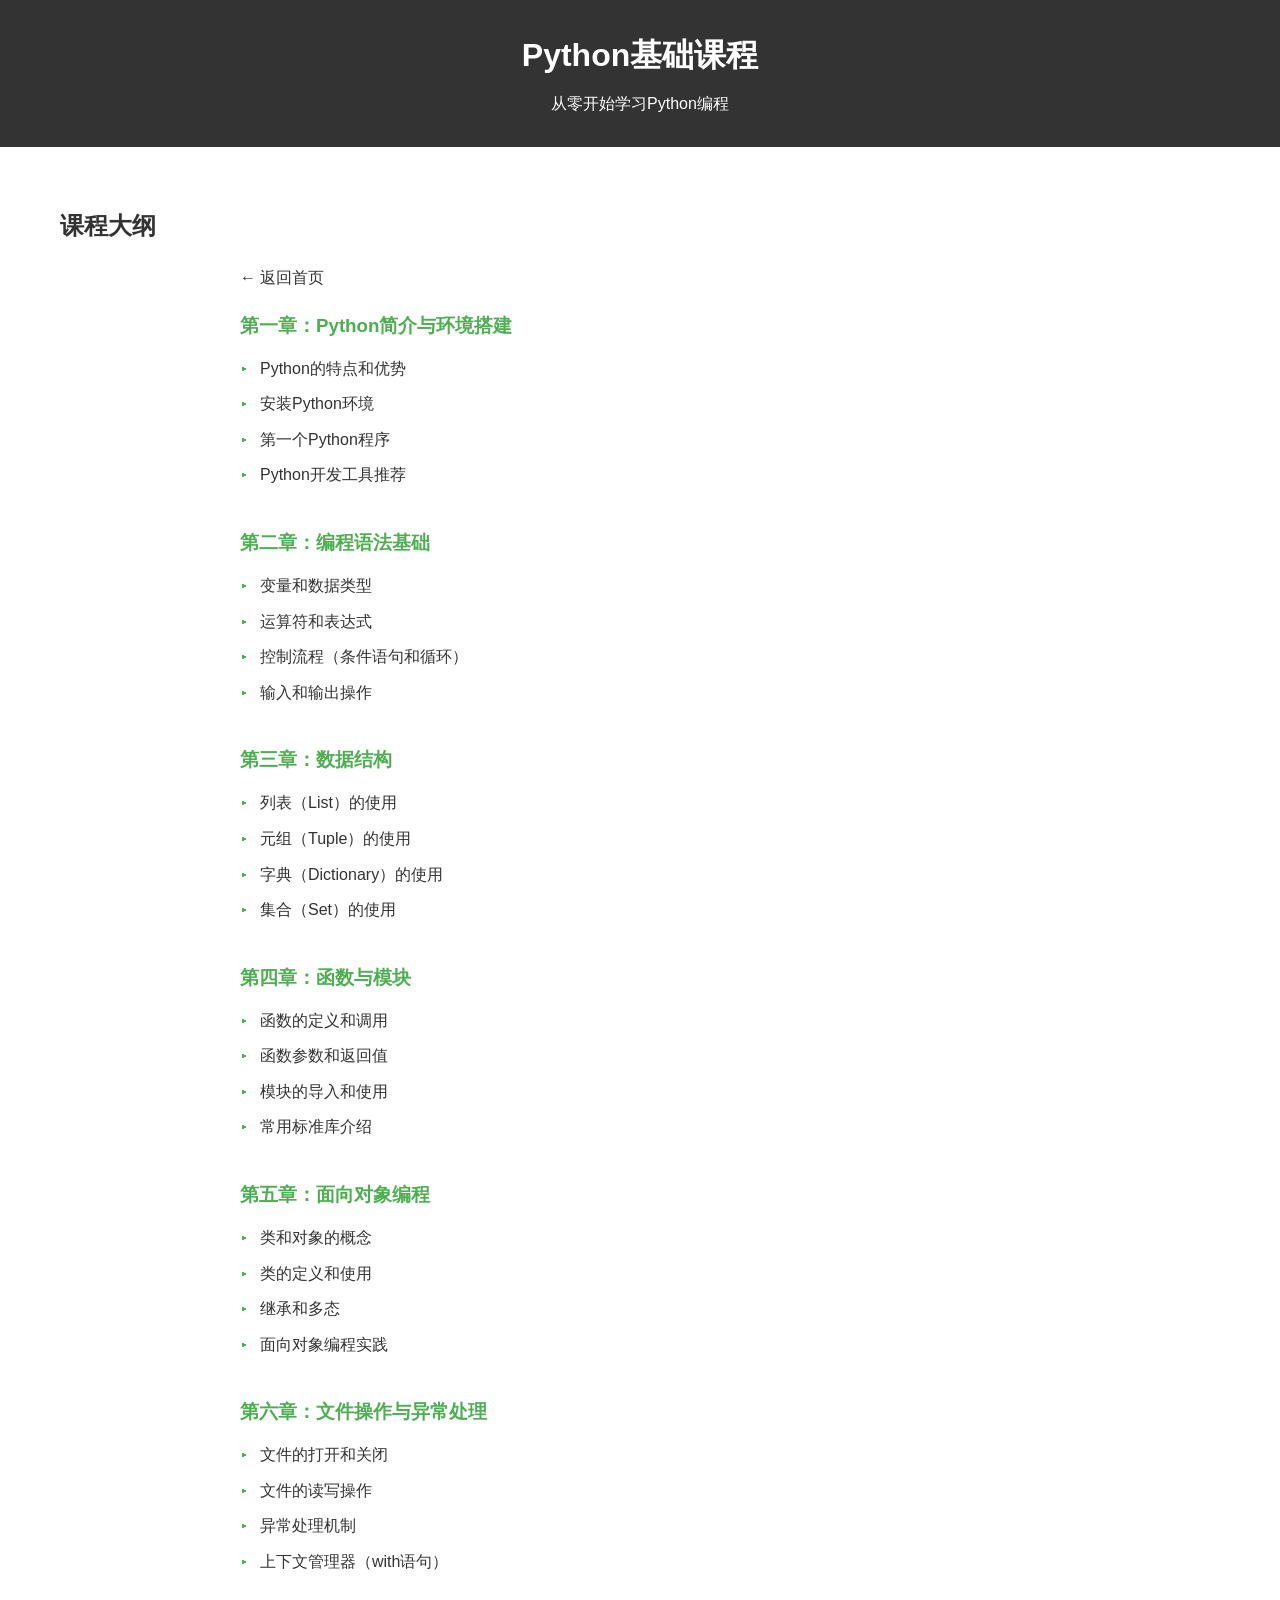
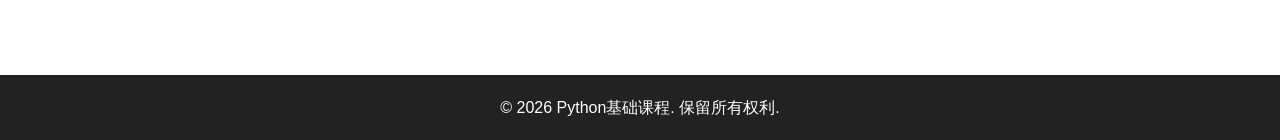
==== python-course.html @ 3473c31a "Update Python course content to focus on basic programming literacy" ====
<!DOCTYPE html>
<html lang="zh-CN">
<head>
    <meta charset="UTF-8">
    <meta name="viewport" content="width=device-width, initial-scale=1.0">
    <title>Python基础课程</title>
    <link rel="stylesheet" href="style.css">
    <style>
        #course-outline {
            background-color: #fff;
        }
        
        .outline-content {
            max-width: 800px;
            margin: 0 auto;
        }
        
        .section {
            margin-bottom: 40px;
        }
        
        .section h3 {
            margin-bottom: 15px;
            color: #4CAF50;
        }
        
        .section ul {
            list-style: none;
            padding-left: 20px;
        }
        
        .section li {
            margin-bottom: 10px;
            position: relative;
        }
        
        .section li::before {
            content: "▸";
            position: absolute;
            left: -20px;
            color: #4CAF50;
        }
        
        .back-link {
            display: inline-block;
            margin: 20px 0;
            color: #333;
            text-decoration: none;
        }
        
        .back-link:hover {
            text-decoration: underline;
        }
    </style>
</head>
<body>
    <header>
        <div class="container">
            <h1>Python基础课程</h1>
            <p>从零开始学习Python编程</p>
        </div>
    </header>
    
    <section id="course-outline">
        <div class="container">
            <h2>课程大纲</h2>
            <div class="outline-content">
                <a href="index.html" class="back-link">← 返回首页</a>
                
                <div class="section">
                    <h3>第一章：Python简介与环境搭建</h3>
                    <ul>
                        <li>Python的特点和优势</li>
                        <li>安装Python环境</li>
                        <li>第一个Python程序</li>
                        <li>Python开发工具推荐</li>
                    </ul>
                </div>
                
                <div class="section">
                    <h3>第二章：编程语法基础</h3>
                    <ul>
                        <li>变量和数据类型</li>
                        <li>运算符和表达式</li>
                        <li>控制流程（条件语句和循环）</li>
                        <li>输入和输出操作</li>
                    </ul>
                </div>
                
                <div class="section">
                    <h3>第三章：数据结构</h3>
                    <ul>
                        <li>列表（List）的使用</li>
                        <li>元组（Tuple）的使用</li>
                        <li>字典（Dictionary）的使用</li>
                        <li>集合（Set）的使用</li>
                    </ul>
                </div>
                
                <div class="section">
                    <h3>第四章：函数与模块</h3>
                    <ul>
                        <li>函数的定义和调用</li>
                        <li>函数参数和返回值</li>
                        <li>模块的导入和使用</li>
                        <li>常用标准库介绍</li>
                    </ul>
                </div>
                
                <div class="section">
                    <h3>第五章：面向对象编程</h3>
                    <ul>
                        <li>类和对象的概念</li>
                        <li>类的定义和使用</li>
                        <li>继承和多态</li>
                        <li>面向对象编程实践</li>
                    </ul>
                </div>
                
                <div class="section">
                    <h3>第六章：文件操作与异常处理</h3>
                    <ul>
                        <li>文件的打开和关闭</li>
                        <li>文件的读写操作</li>
                        <li>异常处理机制</li>
                        <li>上下文管理器（with语句）</li>
                    </ul>
                </div>
            </div>
        </div>
    </section>
    
    <footer>
        <div class="container">
            <p>&copy; 2026 Python基础课程. 保留所有权利.</p>
        </div>
    </footer>
</body>
</html>
---- style.css ----
* {
    margin: 0;
    padding: 0;
    box-sizing: border-box;
}

body {
    font-family: Arial, sans-serif;
    line-height: 1.6;
    color: #333;
    background-color: #f4f4f4;
}

.container {
    max-width: 1200px;
    margin: 0 auto;
    padding: 0 20px;
}

header {
    background-color: #333;
    color: #fff;
    padding: 30px 0;
    text-align: center;
}

header h1 {
    margin-bottom: 10px;
}

section {
    padding: 60px 0;
}

#about {
    background-color: #fff;
}

.about-content {
    display: flex;
    align-items: center;
    gap: 30px;
}

.about-content img {
    width: 200px;
    height: 200px;
    border-radius: 50%;
    object-fit: cover;
}

.about-text {
    flex: 1;
}

.about-text ul {
    list-style: none;
    margin-top: 10px;
}

.about-text li {
    margin-bottom: 5px;
    padding-left: 20px;
    position: relative;
}

.about-text li::before {
    content: "•";
    position: absolute;
    left: 0;
    color: #333;
    font-weight: bold;
}

#skills {
    background-color: #f9f9f9;
}

.skills-grid {
    display: grid;
    grid-template-columns: repeat(auto-fit, minmax(250px, 1fr));
    gap: 20px;
    margin-top: 30px;
}

.skill-item {
    background-color: #fff;
    padding: 20px;
    border-radius: 5px;
    box-shadow: 0 2px 5px rgba(0,0,0,0.1);
}

#projects {
    background-color: #fff;
}

.projects-grid {
    display: grid;
    grid-template-columns: repeat(auto-fit, minmax(300px, 1fr));
    gap: 30px;
    margin-top: 30px;
}

.project-item {
    background-color: #f9f9f9;
    padding: 20px;
    border-radius: 5px;
    box-shadow: 0 2px 5px rgba(0,0,0,0.1);
}

.project-item img {
    width: 100%;
    height: 200px;
    object-fit: cover;
    border-radius: 5px;
    margin-bottom: 15px;
}

#python-course {
    background-color: #f9f9f9;
}

.course-content {
    text-align: center;
    margin-top: 30px;
}

.course-button {
    display: inline-block;
    background-color: #4CAF50;
    color: white;
    padding: 15px 30px;
    text-decoration: none;
    border-radius: 5px;
    font-size: 18px;
    transition: background-color 0.3s;
}

.course-button:hover {
    background-color: #45a049;
}

#contact {
    background-color: #333;
    color: #fff;
    text-align: center;
}

.contact-info {
    margin-top: 20px;
}

footer {
    background-color: #222;
    color: #fff;
    text-align: center;
    padding: 20px 0;
}

@media (max-width: 768px) {
    .about-content {
        flex-direction: column;
        text-align: center;
    }
    
    .about-content img {
        margin-bottom: 20px;
    }
}
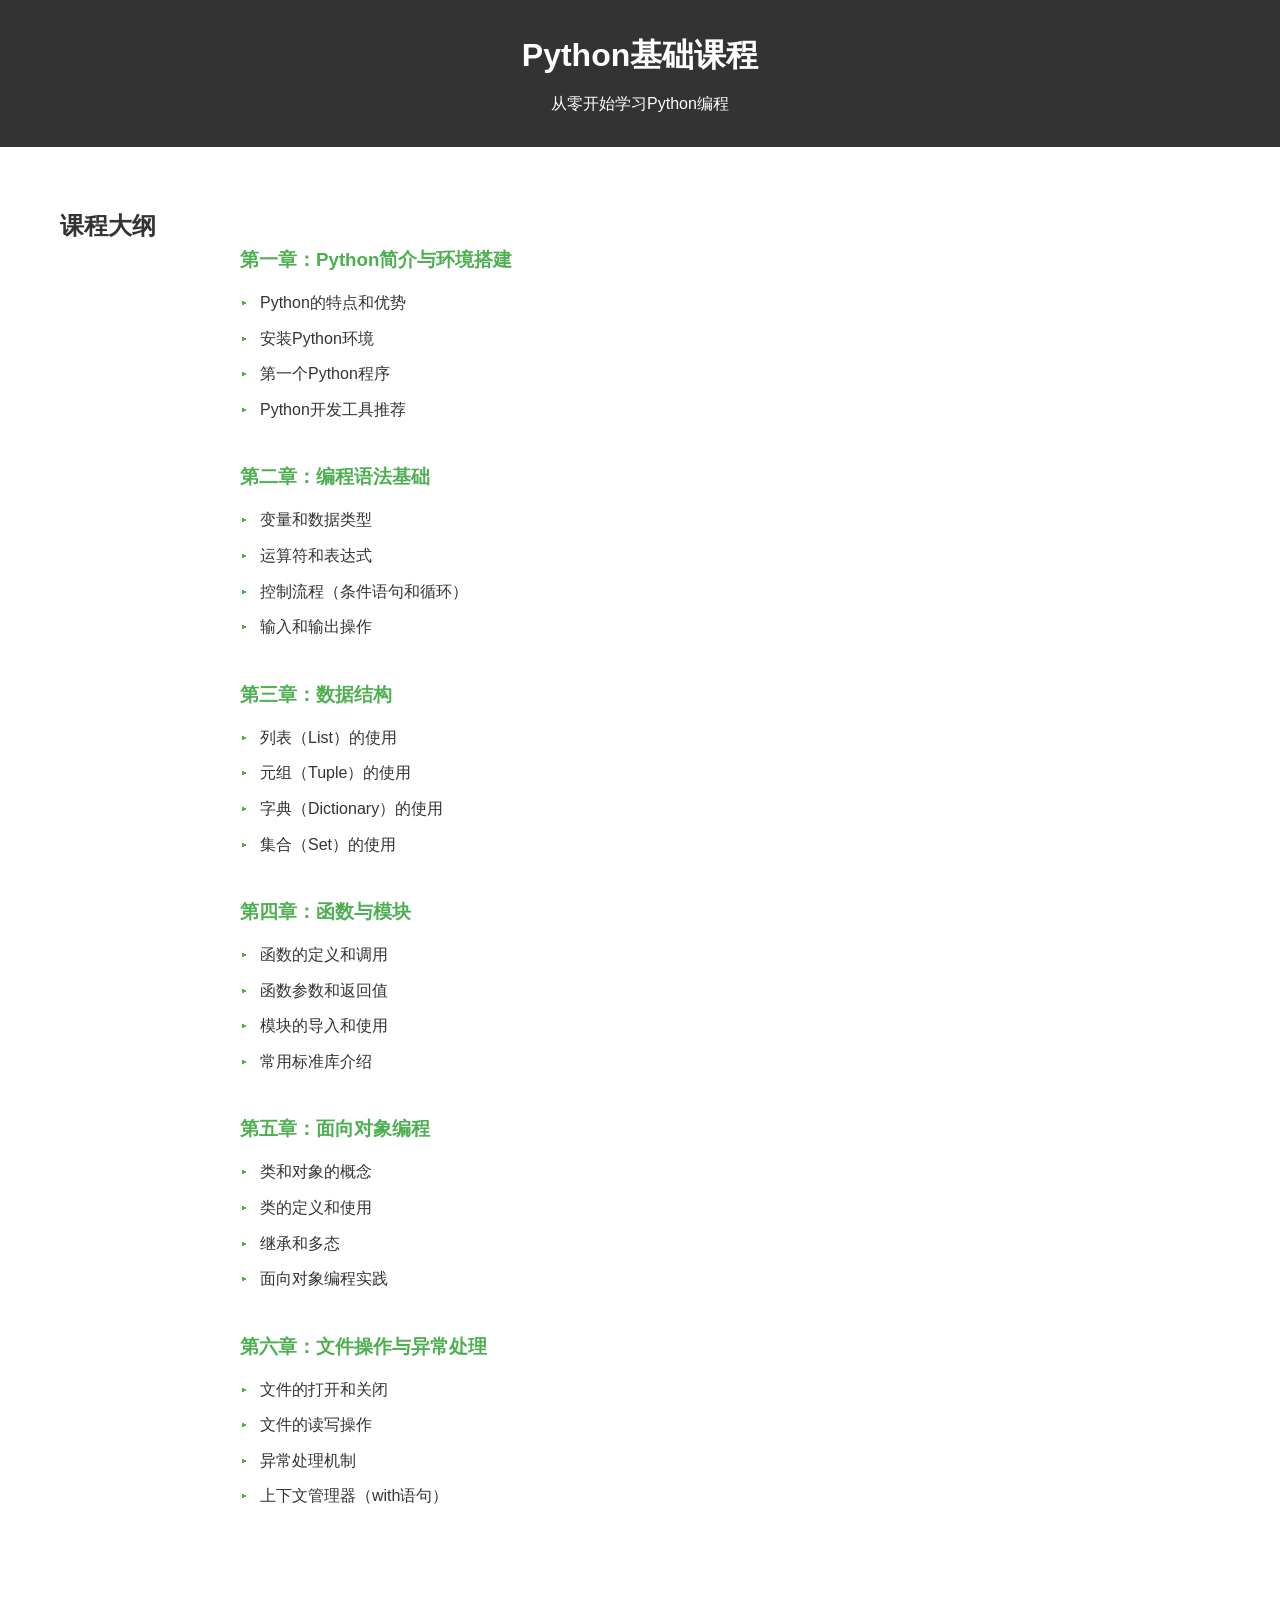
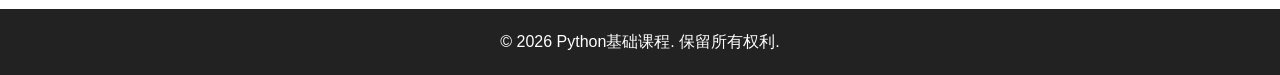
==== commit 6154a564: "Transform into independent Python course site" ====
--- a/python-course.html
+++ b/python-course.html
@@ -65,7 +65,7 @@
         <div class="container">
             <h2>课程大纲</h2>
             <div class="outline-content">
-                <a href="index.html" class="back-link">← 返回首页</a>
+
                 
                 <div class="section">
                     <h3>第一章：Python简介与环境搭建</h3>
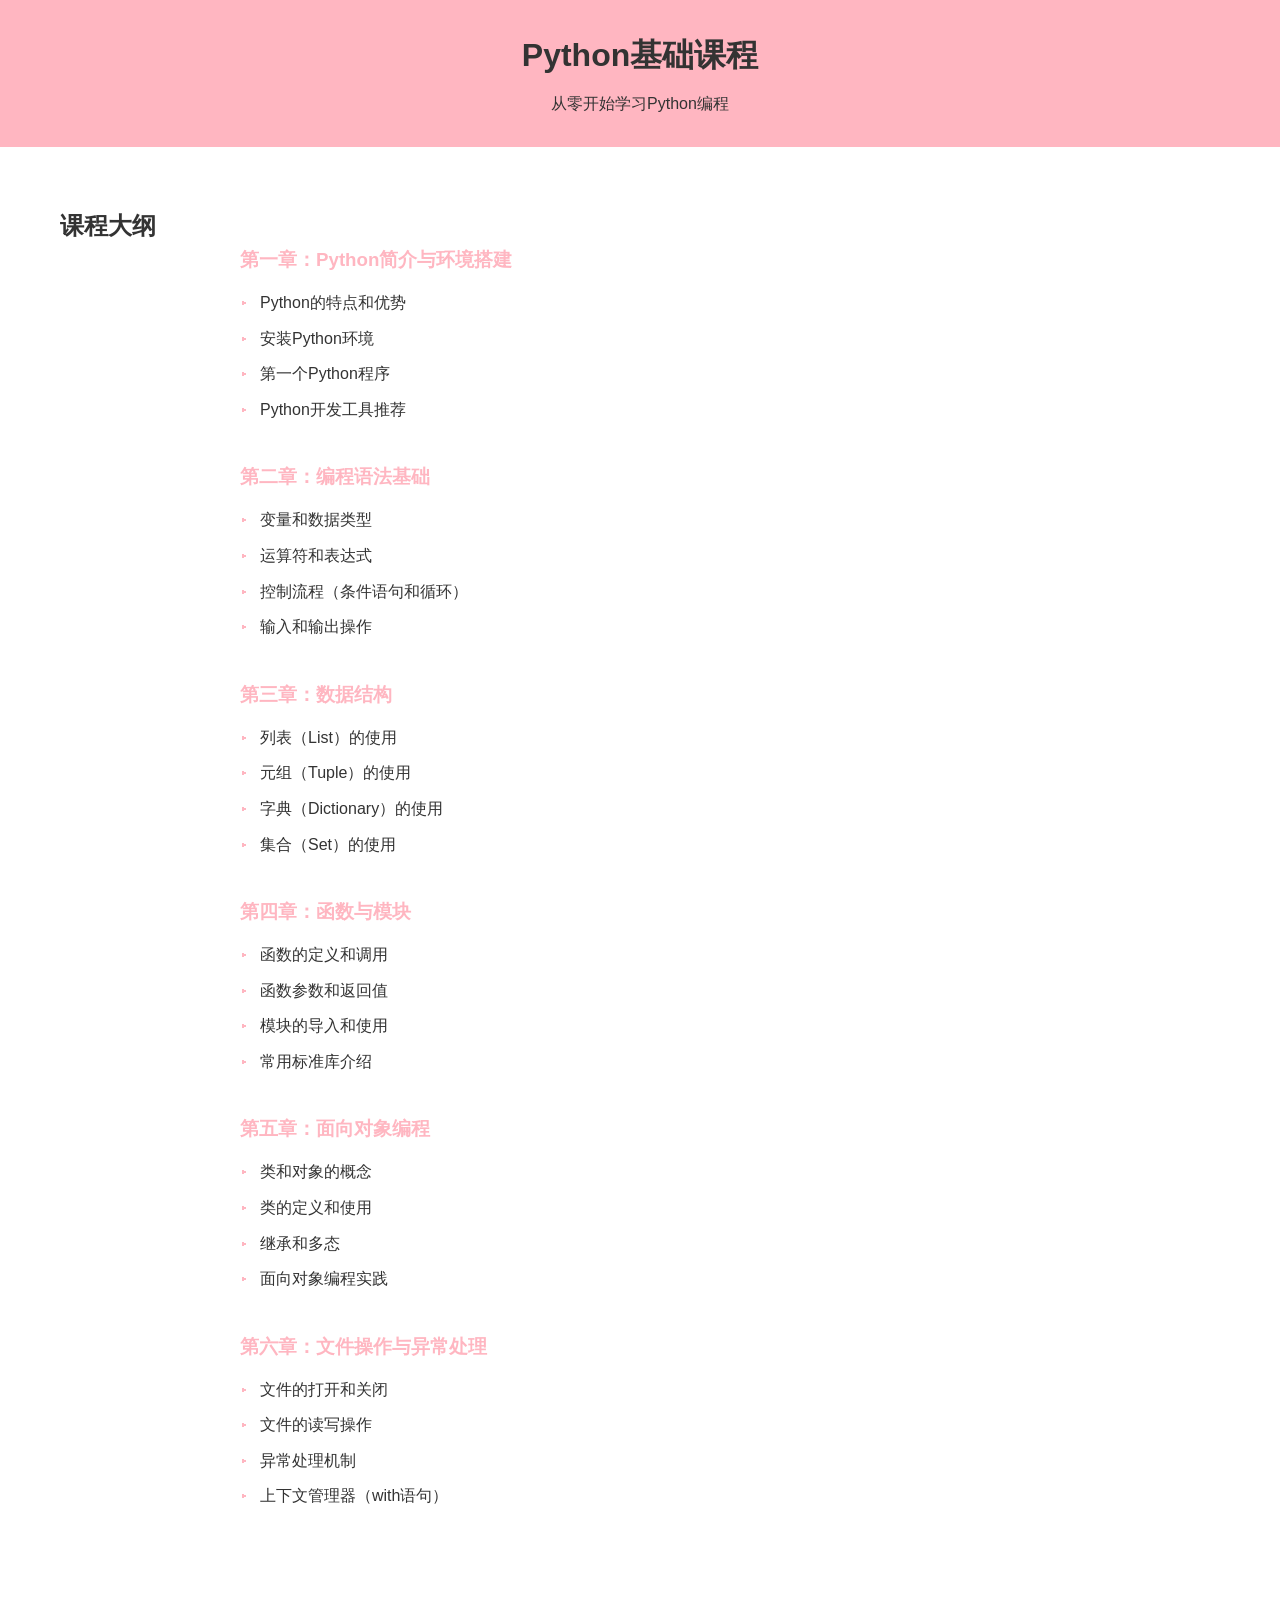
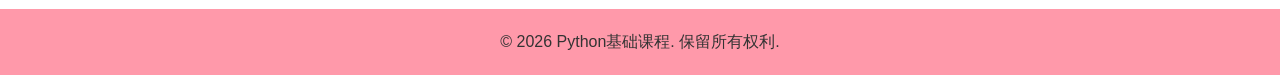
==== commit 8953c272: "Change main color to light pink" ====
--- a/python-course.html
+++ b/python-course.html
@@ -21,7 +21,7 @@
         
         .section h3 {
             margin-bottom: 15px;
-            color: #4CAF50;
+            color: #ffb6c1;
         }
         
         .section ul {
@@ -38,7 +38,7 @@
             content: "▸";
             position: absolute;
             left: -20px;
-            color: #4CAF50;
+            color: #ffb6c1;
         }
         
         .back-link {
--- a/style.css
+++ b/style.css
@@ -18,8 +18,8 @@
 }
 
 header {
-    background-color: #333;
-    color: #fff;
+    background-color: #ffb6c1;
+    color: #333;
     padding: 30px 0;
     text-align: center;
 }
@@ -68,7 +68,7 @@
     content: "•";
     position: absolute;
     left: 0;
-    color: #333;
+    color: #ffb6c1;
     font-weight: bold;
 }
 
@@ -120,15 +120,44 @@
     background-color: #f9f9f9;
 }
 
+#course-intro {
+    background-color: #fff;
+}
+
+#course-features {
+    background-color: #f9f9f9;
+}
+
 .course-content {
     text-align: center;
     margin-top: 30px;
 }
 
+.course-content ul {
+    list-style: none;
+    margin: 20px auto;
+    max-width: 400px;
+    text-align: left;
+}
+
+.course-content li {
+    margin-bottom: 10px;
+    padding-left: 20px;
+    position: relative;
+}
+
+.course-content li::before {
+    content: "•";
+    position: absolute;
+    left: 0;
+    color: #ffb6c1;
+    font-weight: bold;
+}
+
 .course-button {
     display: inline-block;
-    background-color: #4CAF50;
-    color: white;
+    background-color: #ffb6c1;
+    color: #333;
     padding: 15px 30px;
     text-decoration: none;
     border-radius: 5px;
@@ -137,12 +166,12 @@
 }
 
 .course-button:hover {
-    background-color: #45a049;
+    background-color: #ff99aa;
 }
 
 #contact {
-    background-color: #333;
-    color: #fff;
+    background-color: #ffb6c1;
+    color: #333;
     text-align: center;
 }
 
@@ -151,8 +180,8 @@
 }
 
 footer {
-    background-color: #222;
-    color: #fff;
+    background-color: #ff99aa;
+    color: #333;
     text-align: center;
     padding: 20px 0;
 }
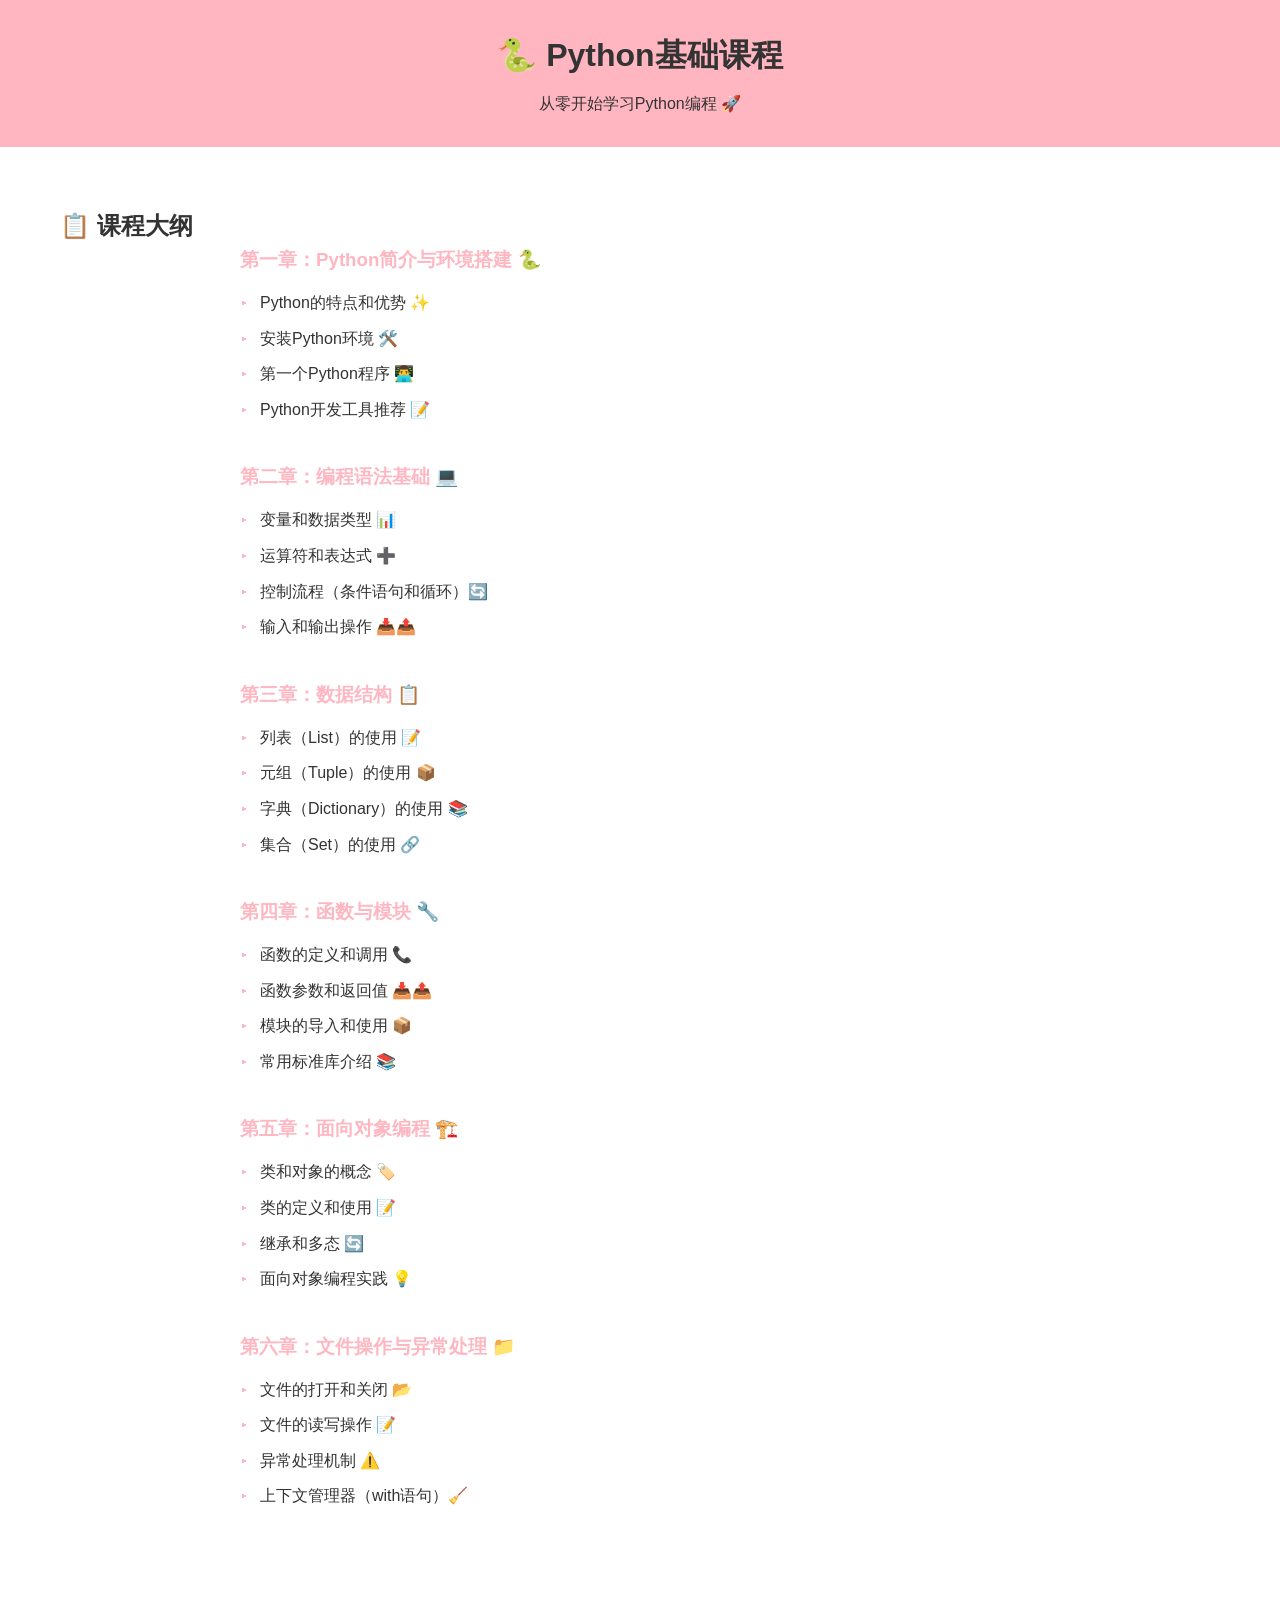
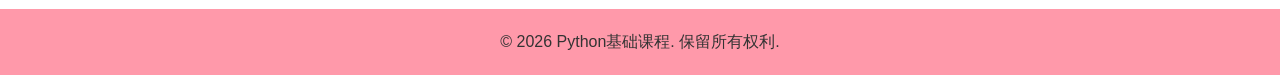
==== commit 068ee910: "Add emoji表情 to make content more丰富" ====
--- a/python-course.html
+++ b/python-course.html
@@ -56,74 +56,74 @@
 <body>
     <header>
         <div class="container">
-            <h1>Python基础课程</h1>
-            <p>从零开始学习Python编程</p>
+            <h1>🐍 Python基础课程</h1>
+            <p>从零开始学习Python编程 🚀</p>
         </div>
     </header>
     
     <section id="course-outline">
         <div class="container">
-            <h2>课程大纲</h2>
+            <h2>📋 课程大纲</h2>
             <div class="outline-content">
 
                 
                 <div class="section">
-                    <h3>第一章：Python简介与环境搭建</h3>
+                    <h3>第一章：Python简介与环境搭建 🐍</h3>
                     <ul>
-                        <li>Python的特点和优势</li>
-                        <li>安装Python环境</li>
-                        <li>第一个Python程序</li>
-                        <li>Python开发工具推荐</li>
+                        <li>Python的特点和优势 ✨</li>
+                        <li>安装Python环境 🛠️</li>
+                        <li>第一个Python程序 👨‍💻</li>
+                        <li>Python开发工具推荐 📝</li>
                     </ul>
                 </div>
                 
                 <div class="section">
-                    <h3>第二章：编程语法基础</h3>
+                    <h3>第二章：编程语法基础 💻</h3>
                     <ul>
-                        <li>变量和数据类型</li>
-                        <li>运算符和表达式</li>
-                        <li>控制流程（条件语句和循环）</li>
-                        <li>输入和输出操作</li>
+                        <li>变量和数据类型 📊</li>
+                        <li>运算符和表达式 ➕</li>
+                        <li>控制流程（条件语句和循环）🔄</li>
+                        <li>输入和输出操作 📥📤</li>
                     </ul>
                 </div>
                 
                 <div class="section">
-                    <h3>第三章：数据结构</h3>
+                    <h3>第三章：数据结构 📋</h3>
                     <ul>
-                        <li>列表（List）的使用</li>
-                        <li>元组（Tuple）的使用</li>
-                        <li>字典（Dictionary）的使用</li>
-                        <li>集合（Set）的使用</li>
+                        <li>列表（List）的使用 📝</li>
+                        <li>元组（Tuple）的使用 📦</li>
+                        <li>字典（Dictionary）的使用 📚</li>
+                        <li>集合（Set）的使用 🔗</li>
                     </ul>
                 </div>
                 
                 <div class="section">
-                    <h3>第四章：函数与模块</h3>
+                    <h3>第四章：函数与模块 🔧</h3>
                     <ul>
-                        <li>函数的定义和调用</li>
-                        <li>函数参数和返回值</li>
-                        <li>模块的导入和使用</li>
-                        <li>常用标准库介绍</li>
+                        <li>函数的定义和调用 📞</li>
+                        <li>函数参数和返回值 📥📤</li>
+                        <li>模块的导入和使用 📦</li>
+                        <li>常用标准库介绍 📚</li>
                     </ul>
                 </div>
                 
                 <div class="section">
-                    <h3>第五章：面向对象编程</h3>
+                    <h3>第五章：面向对象编程 🏗️</h3>
                     <ul>
-                        <li>类和对象的概念</li>
-                        <li>类的定义和使用</li>
-                        <li>继承和多态</li>
-                        <li>面向对象编程实践</li>
+                        <li>类和对象的概念 🏷️</li>
+                        <li>类的定义和使用 📝</li>
+                        <li>继承和多态 🔄</li>
+                        <li>面向对象编程实践 💡</li>
                     </ul>
                 </div>
                 
                 <div class="section">
-                    <h3>第六章：文件操作与异常处理</h3>
+                    <h3>第六章：文件操作与异常处理 📁</h3>
                     <ul>
-                        <li>文件的打开和关闭</li>
-                        <li>文件的读写操作</li>
-                        <li>异常处理机制</li>
-                        <li>上下文管理器（with语句）</li>
+                        <li>文件的打开和关闭 📂</li>
+                        <li>文件的读写操作 📝</li>
+                        <li>异常处理机制 ⚠️</li>
+                        <li>上下文管理器（with语句）🧹</li>
                     </ul>
                 </div>
             </div>
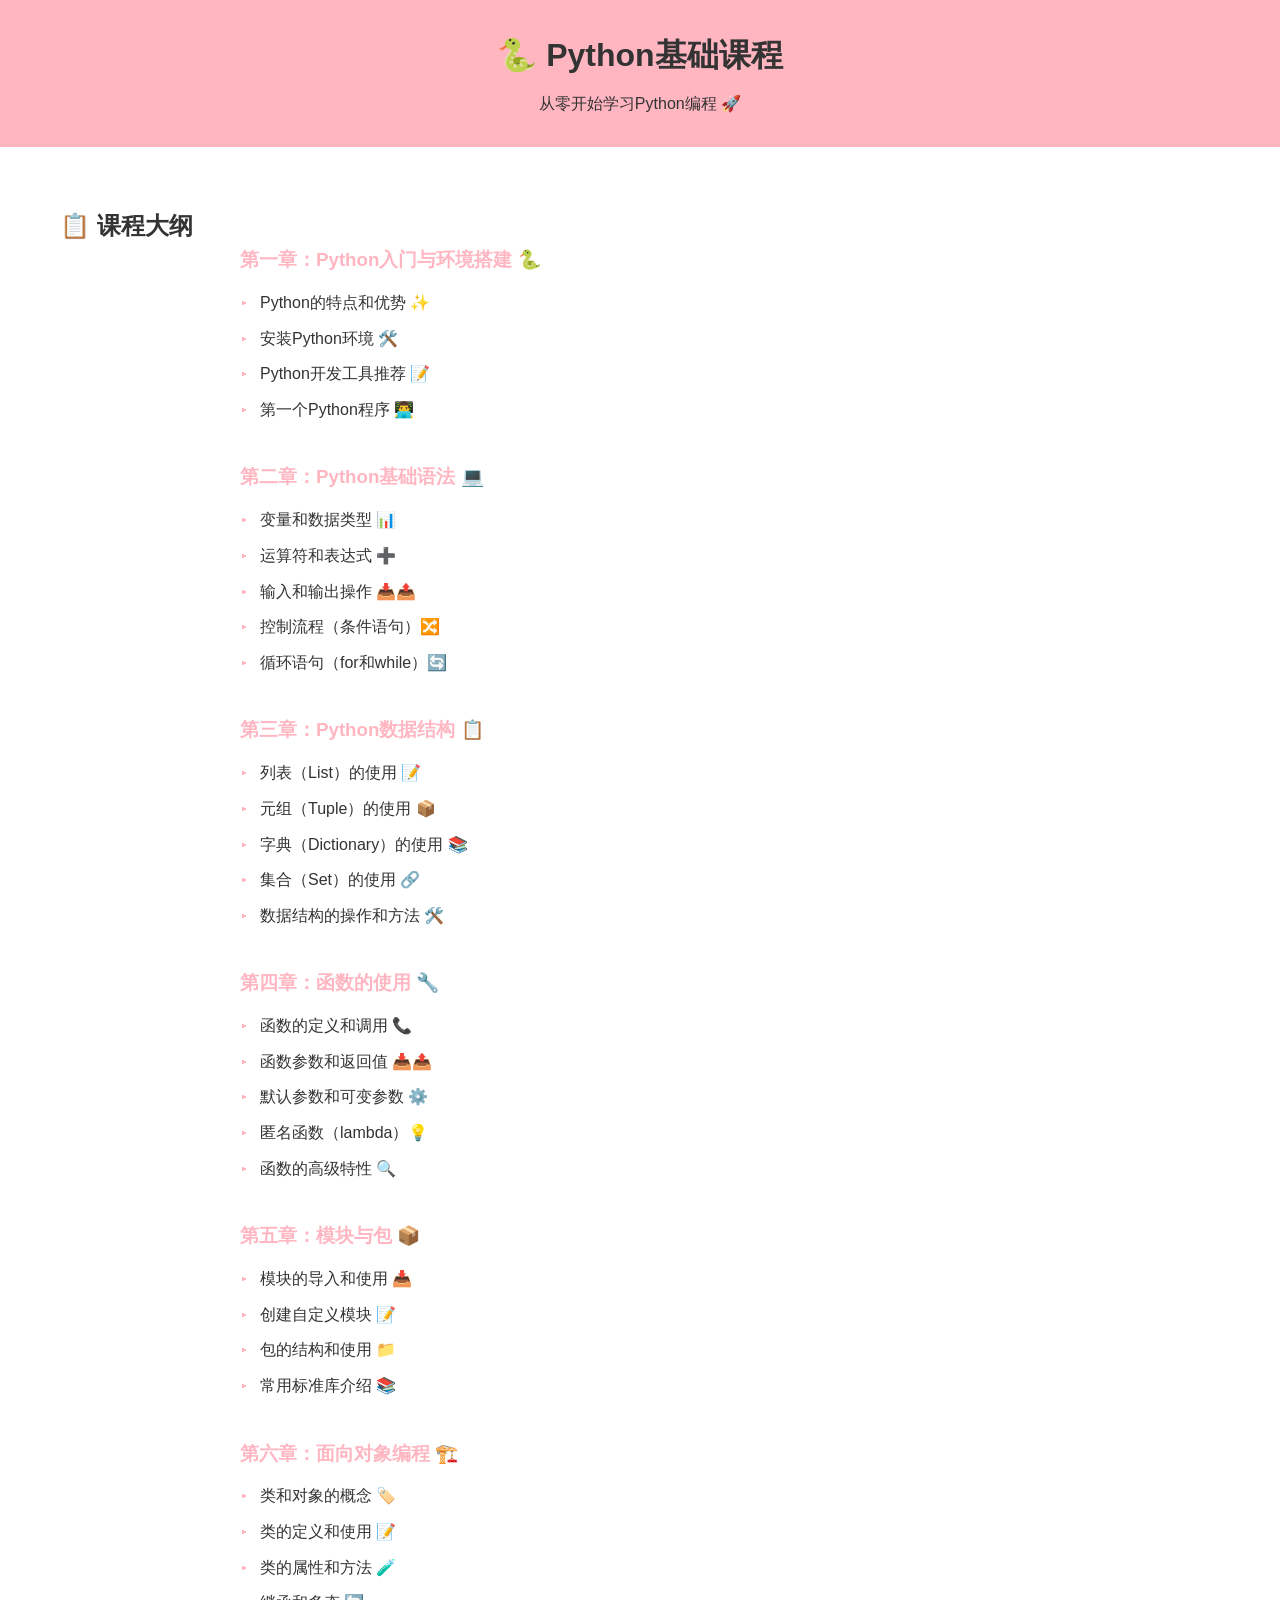
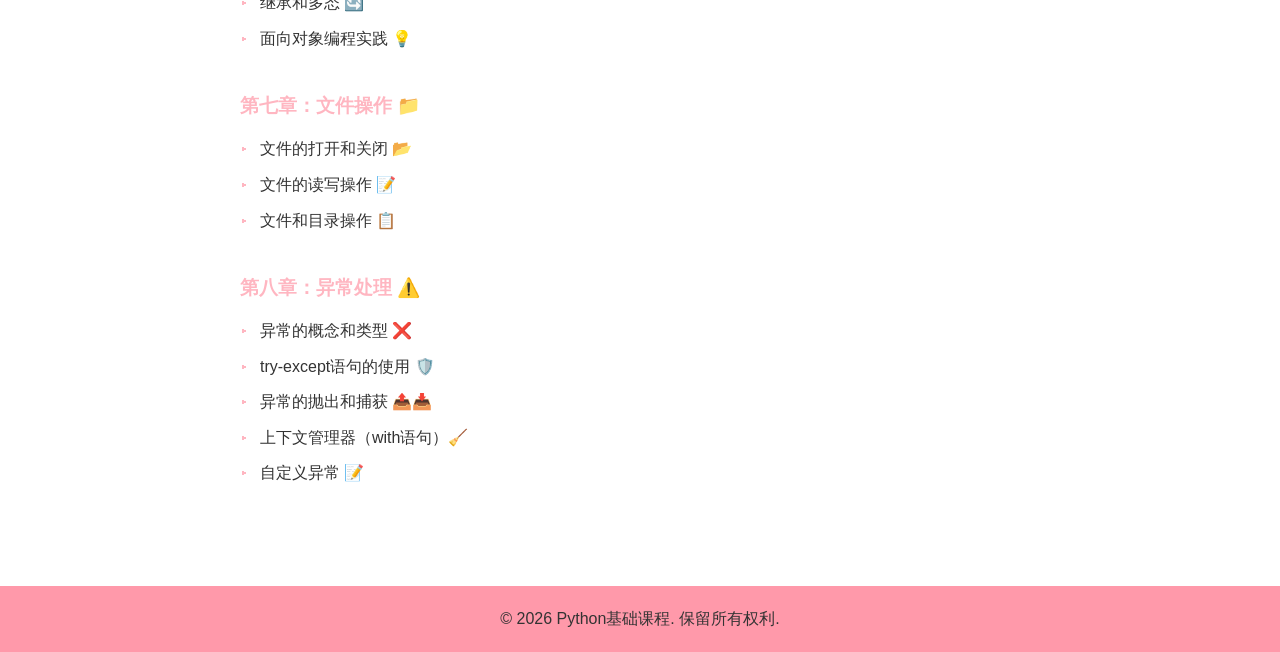
==== commit 9502f927: "重构Python课程大纲，按难度递进顺序组织内容" ====
--- a/python-course.html
+++ b/python-course.html
@@ -68,62 +68,86 @@
 
                 
                 <div class="section">
-                    <h3>第一章：Python简介与环境搭建 🐍</h3>
+                    <h3>第一章：Python入门与环境搭建 🐍</h3>
                     <ul>
                         <li>Python的特点和优势 ✨</li>
                         <li>安装Python环境 🛠️</li>
+                        <li>Python开发工具推荐 📝</li>
                         <li>第一个Python程序 👨‍💻</li>
-                        <li>Python开发工具推荐 📝</li>
                     </ul>
                 </div>
                 
                 <div class="section">
-                    <h3>第二章：编程语法基础 💻</h3>
+                    <h3>第二章：Python基础语法 💻</h3>
                     <ul>
                         <li>变量和数据类型 📊</li>
                         <li>运算符和表达式 ➕</li>
-                        <li>控制流程（条件语句和循环）🔄</li>
                         <li>输入和输出操作 📥📤</li>
+                        <li>控制流程（条件语句）🔀</li>
+                        <li>循环语句（for和while）🔄</li>
                     </ul>
                 </div>
                 
                 <div class="section">
-                    <h3>第三章：数据结构 📋</h3>
+                    <h3>第三章：Python数据结构 📋</h3>
                     <ul>
                         <li>列表（List）的使用 📝</li>
                         <li>元组（Tuple）的使用 📦</li>
                         <li>字典（Dictionary）的使用 📚</li>
                         <li>集合（Set）的使用 🔗</li>
+                        <li>数据结构的操作和方法 🛠️</li>
                     </ul>
                 </div>
                 
                 <div class="section">
-                    <h3>第四章：函数与模块 🔧</h3>
+                    <h3>第四章：函数的使用 🔧</h3>
                     <ul>
                         <li>函数的定义和调用 📞</li>
                         <li>函数参数和返回值 📥📤</li>
-                        <li>模块的导入和使用 📦</li>
+                        <li>默认参数和可变参数 ⚙️</li>
+                        <li>匿名函数（lambda）💡</li>
+                        <li>函数的高级特性 🔍</li>
+                    </ul>
+                </div>
+                
+                <div class="section">
+                    <h3>第五章：模块与包 📦</h3>
+                    <ul>
+                        <li>模块的导入和使用 📥</li>
+                        <li>创建自定义模块 📝</li>
+                        <li>包的结构和使用 📁</li>
                         <li>常用标准库介绍 📚</li>
                     </ul>
                 </div>
                 
                 <div class="section">
-                    <h3>第五章：面向对象编程 🏗️</h3>
+                    <h3>第六章：面向对象编程 🏗️</h3>
                     <ul>
                         <li>类和对象的概念 🏷️</li>
                         <li>类的定义和使用 📝</li>
+                        <li>类的属性和方法 🧪</li>
                         <li>继承和多态 🔄</li>
                         <li>面向对象编程实践 💡</li>
                     </ul>
                 </div>
                 
                 <div class="section">
-                    <h3>第六章：文件操作与异常处理 📁</h3>
+                    <h3>第七章：文件操作 📁</h3>
                     <ul>
                         <li>文件的打开和关闭 📂</li>
                         <li>文件的读写操作 📝</li>
-                        <li>异常处理机制 ⚠️</li>
+                        <li>文件和目录操作 📋</li>
+                    </ul>
+                </div>
+                
+                <div class="section">
+                    <h3>第八章：异常处理 ⚠️</h3>
+                    <ul>
+                        <li>异常的概念和类型 ❌</li>
+                        <li>try-except语句的使用 🛡️</li>
+                        <li>异常的抛出和捕获 📤📥</li>
                         <li>上下文管理器（with语句）🧹</li>
+                        <li>自定义异常 📝</li>
                     </ul>
                 </div>
             </div>
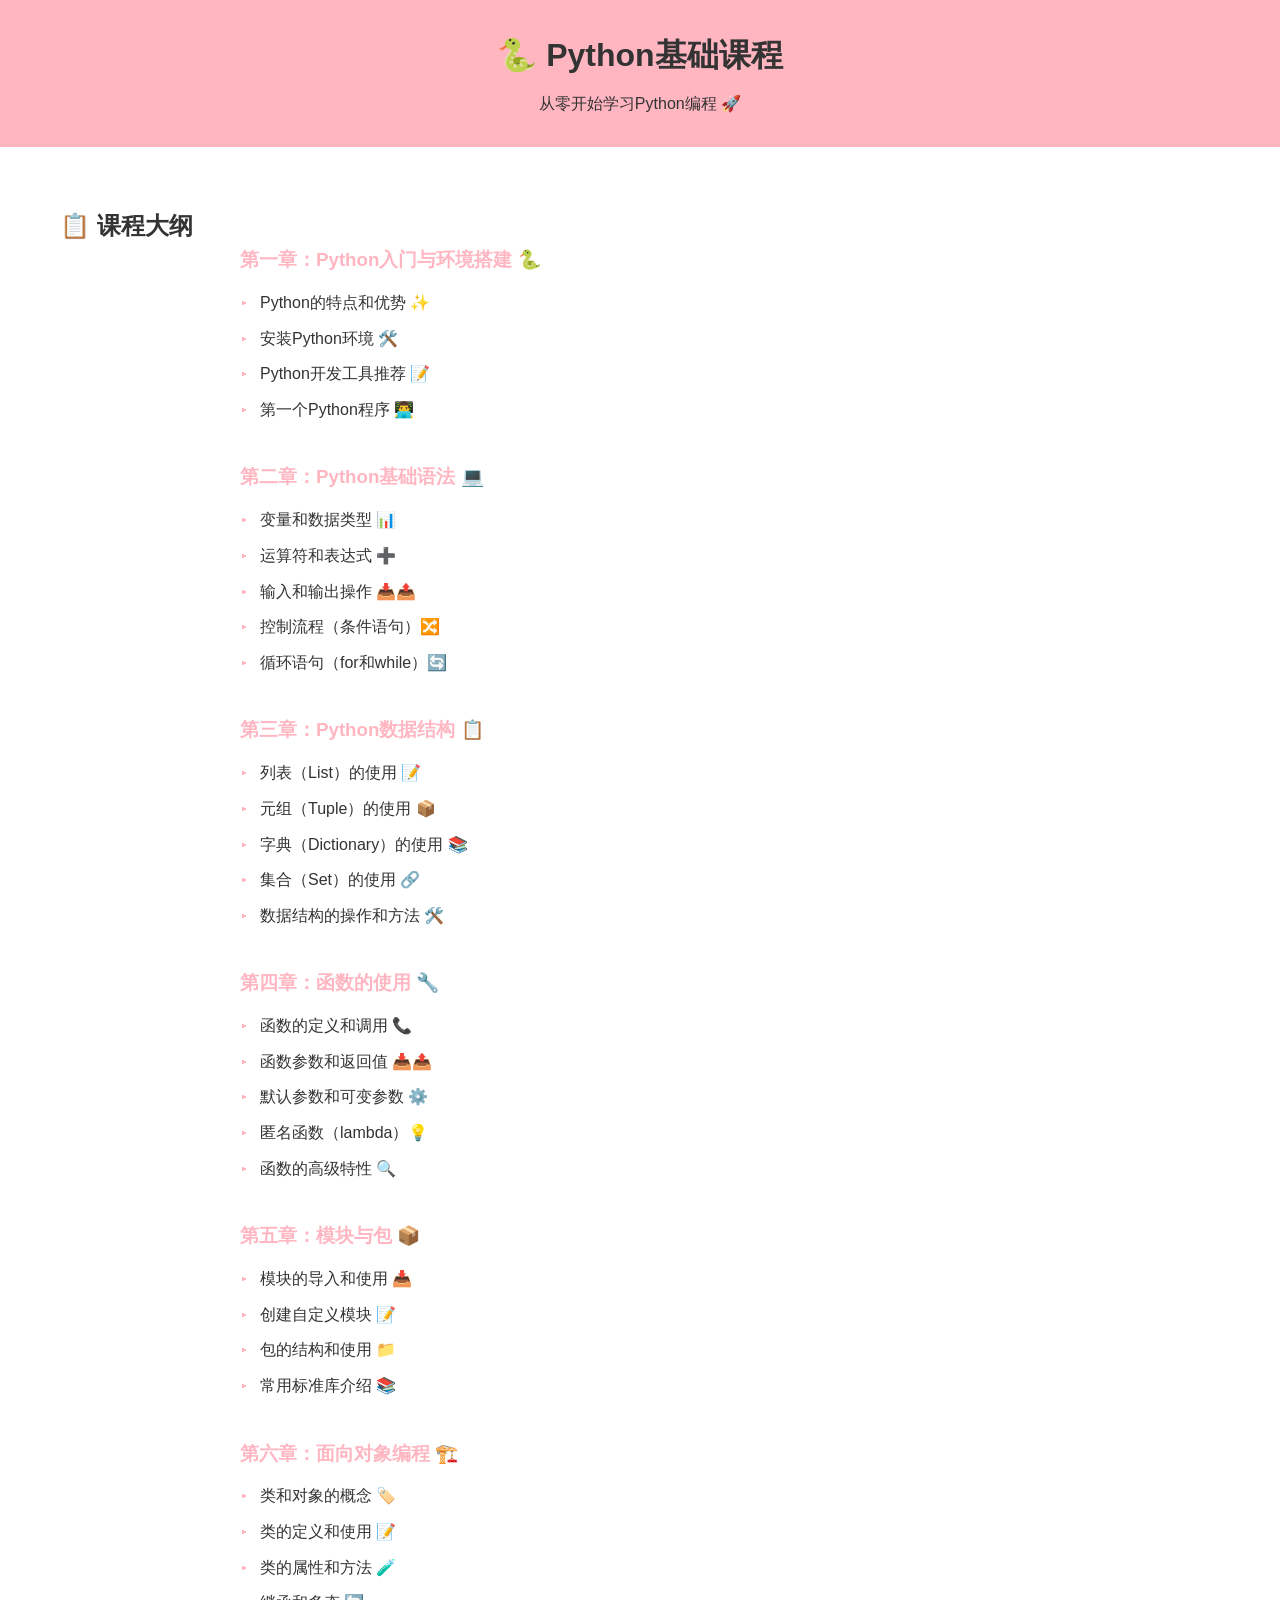
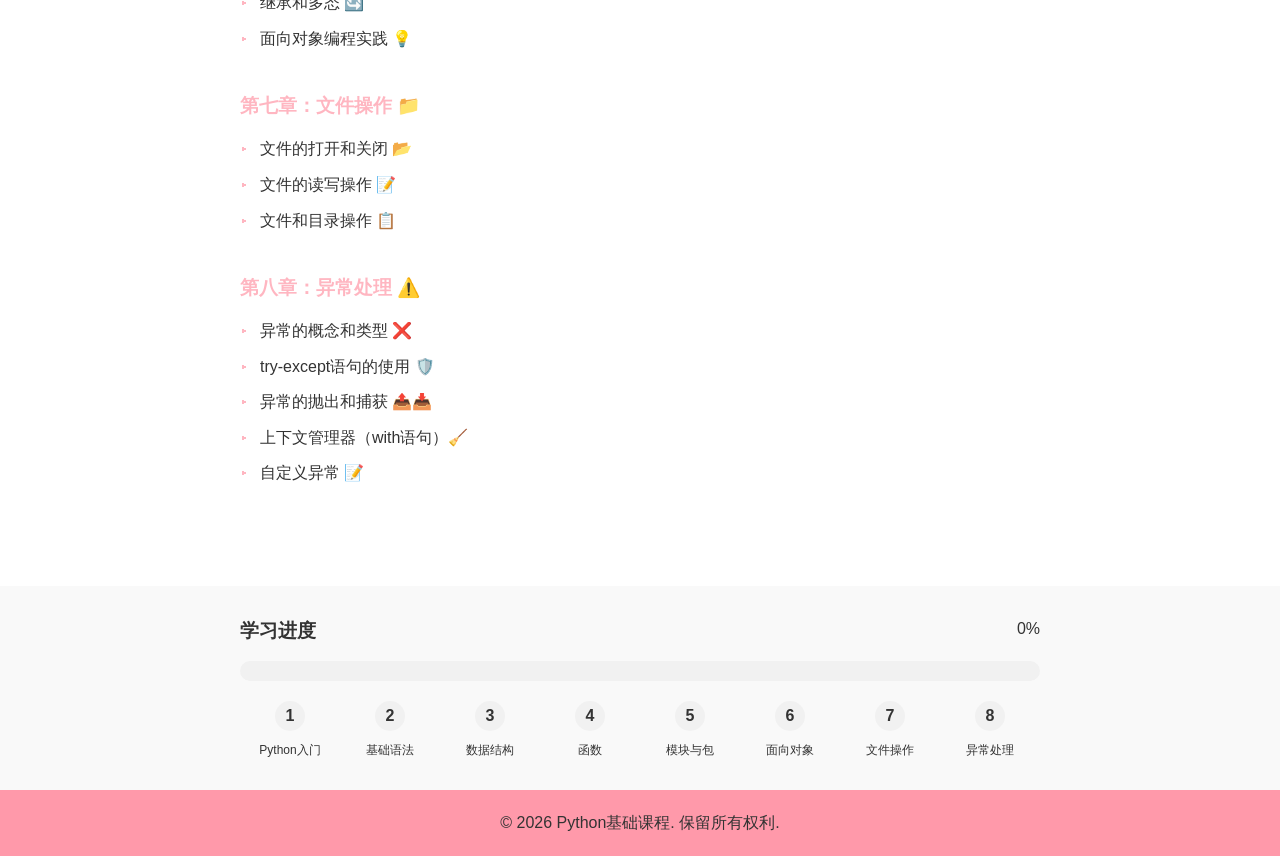
==== commit d3d0050e: "添加学习进度进度条" ====
--- a/python-course.html
+++ b/python-course.html
@@ -68,12 +68,12 @@
 
                 
                 <div class="section">
-                    <h3>第一章：Python入门与环境搭建 🐍</h3>
-                    <ul>
-                        <li>Python的特点和优势 ✨</li>
-                        <li>安装Python环境 🛠️</li>
-                        <li>Python开发工具推荐 📝</li>
-                        <li>第一个Python程序 👨‍💻</li>
+                    <h3><a href="unit1.html" style="text-decoration: none; color: #ffb6c1;">第一章：Python入门与环境搭建 🐍</a></h3>
+                    <ul>
+                        <li><a href="unit1.html#features" style="text-decoration: none; color: #333;">Python的特点和优势 ✨</a></li>
+                        <li><a href="unit1.html#installation" style="text-decoration: none; color: #333;">安装Python环境 🛠️</a></li>
+                        <li><a href="unit1.html#tools" style="text-decoration: none; color: #333;">Python开发工具推荐 📝</a></li>
+                        <li><a href="unit1.html#first-program" style="text-decoration: none; color: #333;">第一个Python程序 👨‍💻</a></li>
                     </ul>
                 </div>
                 
@@ -154,6 +154,54 @@
         </div>
     </section>
     
+    <section class="progress-section">
+        <div class="container">
+            <div class="progress-container">
+                <div class="progress-header">
+                    <h3>学习进度</h3>
+                    <span>0%</span>
+                </div>
+                <div class="progress-bar">
+                    <div class="progress-fill" style="width: 0%"></div>
+                </div>
+                <div class="progress-steps">
+                    <div class="step">
+                        <div class="step-number">1</div>
+                        <div class="step-label">Python入门</div>
+                    </div>
+                    <div class="step">
+                        <div class="step-number">2</div>
+                        <div class="step-label">基础语法</div>
+                    </div>
+                    <div class="step">
+                        <div class="step-number">3</div>
+                        <div class="step-label">数据结构</div>
+                    </div>
+                    <div class="step">
+                        <div class="step-number">4</div>
+                        <div class="step-label">函数</div>
+                    </div>
+                    <div class="step">
+                        <div class="step-number">5</div>
+                        <div class="step-label">模块与包</div>
+                    </div>
+                    <div class="step">
+                        <div class="step-number">6</div>
+                        <div class="step-label">面向对象</div>
+                    </div>
+                    <div class="step">
+                        <div class="step-number">7</div>
+                        <div class="step-label">文件操作</div>
+                    </div>
+                    <div class="step">
+                        <div class="step-number">8</div>
+                        <div class="step-label">异常处理</div>
+                    </div>
+                </div>
+            </div>
+        </div>
+    </section>
+    
     <footer>
         <div class="container">
             <p>&copy; 2026 Python基础课程. 保留所有权利.</p>
--- a/style.css
+++ b/style.css
@@ -177,6 +177,76 @@
 
 .contact-info {
     margin-top: 20px;
+}
+
+.progress-section {
+    background-color: #f9f9f9;
+    padding: 30px 0;
+}
+
+.progress-container {
+    max-width: 800px;
+    margin: 0 auto;
+}
+
+.progress-header {
+    display: flex;
+    justify-content: space-between;
+    margin-bottom: 15px;
+}
+
+.progress-bar {
+    width: 100%;
+    height: 20px;
+    background-color: #f1f1f1;
+    border-radius: 10px;
+    overflow: hidden;
+    margin-bottom: 10px;
+}
+
+.progress-fill {
+    height: 100%;
+    background-color: #ffb6c1;
+    border-radius: 10px;
+    transition: width 0.3s ease;
+}
+
+.progress-steps {
+    display: flex;
+    justify-content: space-between;
+    margin-top: 20px;
+}
+
+.step {
+    text-align: center;
+    flex: 1;
+}
+
+.step-number {
+    width: 30px;
+    height: 30px;
+    border-radius: 50%;
+    background-color: #f1f1f1;
+    display: flex;
+    align-items: center;
+    justify-content: center;
+    margin: 0 auto 10px;
+    font-weight: bold;
+}
+
+.step.active .step-number {
+    background-color: #ffb6c1;
+    color: #333;
+}
+
+.step.completed .step-number {
+    background-color: #ff99aa;
+    color: #333;
+}
+
+.step-label {
+    font-size: 12px;
+    text-align: center;
 }
 
 footer {
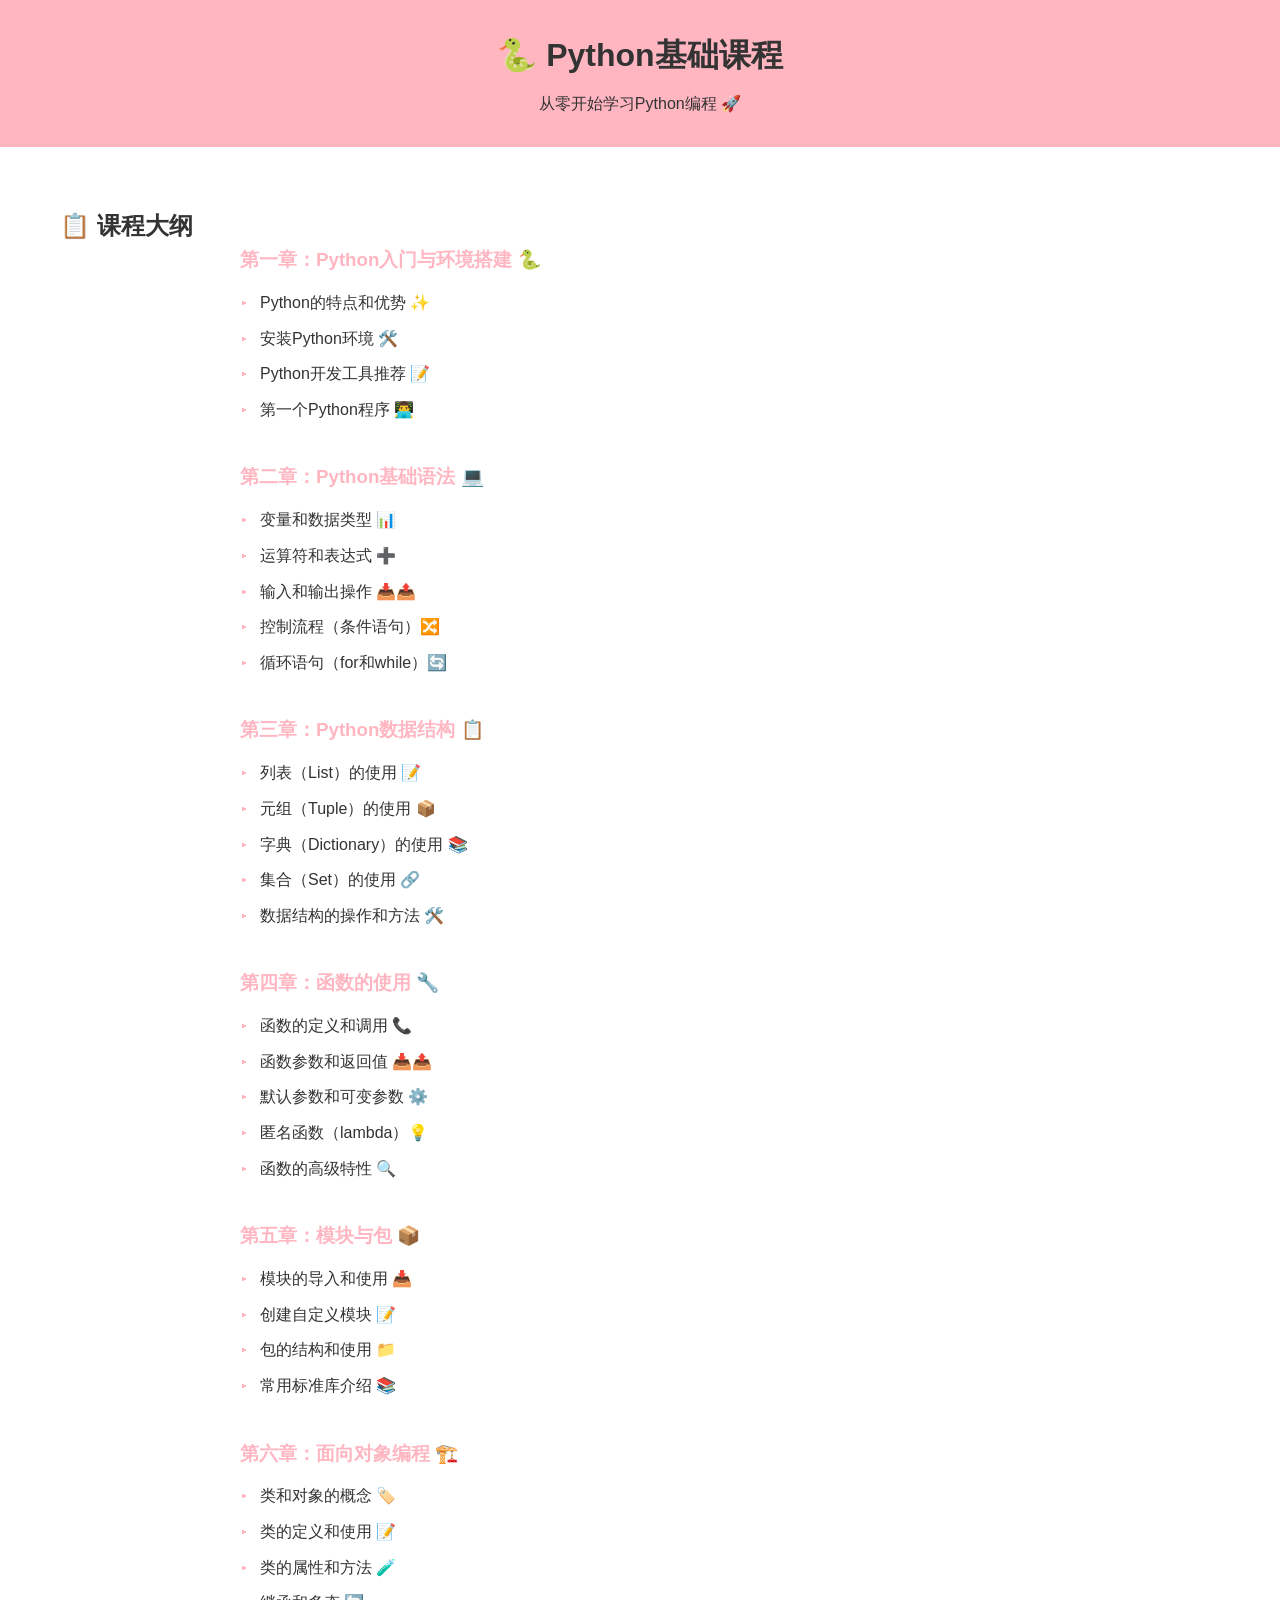
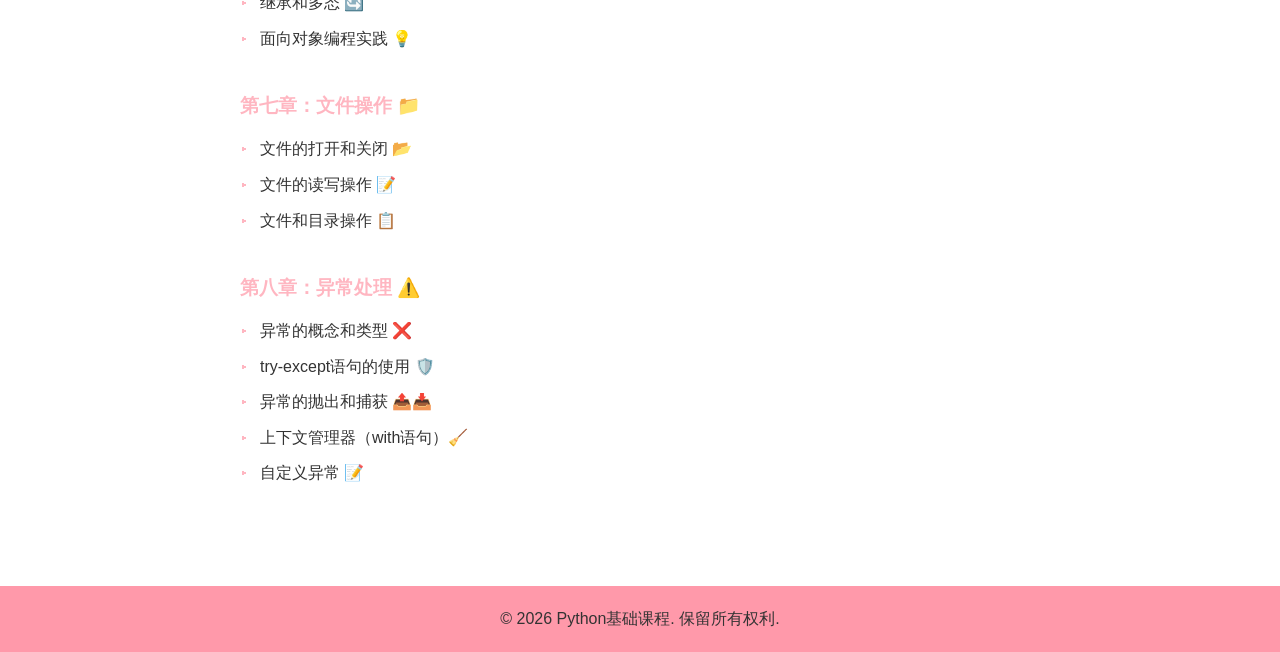
==== commit 3540c7bd: "移除学习进度进度条" ====
--- a/python-course.html
+++ b/python-course.html
@@ -154,54 +154,6 @@
         </div>
     </section>
     
-    <section class="progress-section">
-        <div class="container">
-            <div class="progress-container">
-                <div class="progress-header">
-                    <h3>学习进度</h3>
-                    <span>0%</span>
-                </div>
-                <div class="progress-bar">
-                    <div class="progress-fill" style="width: 0%"></div>
-                </div>
-                <div class="progress-steps">
-                    <div class="step">
-                        <div class="step-number">1</div>
-                        <div class="step-label">Python入门</div>
-                    </div>
-                    <div class="step">
-                        <div class="step-number">2</div>
-                        <div class="step-label">基础语法</div>
-                    </div>
-                    <div class="step">
-                        <div class="step-number">3</div>
-                        <div class="step-label">数据结构</div>
-                    </div>
-                    <div class="step">
-                        <div class="step-number">4</div>
-                        <div class="step-label">函数</div>
-                    </div>
-                    <div class="step">
-                        <div class="step-number">5</div>
-                        <div class="step-label">模块与包</div>
-                    </div>
-                    <div class="step">
-                        <div class="step-number">6</div>
-                        <div class="step-label">面向对象</div>
-                    </div>
-                    <div class="step">
-                        <div class="step-number">7</div>
-                        <div class="step-label">文件操作</div>
-                    </div>
-                    <div class="step">
-                        <div class="step-number">8</div>
-                        <div class="step-label">异常处理</div>
-                    </div>
-                </div>
-            </div>
-        </div>
-    </section>
-    
     <footer>
         <div class="container">
             <p>&copy; 2026 Python基础课程. 保留所有权利.</p>
--- a/style.css
+++ b/style.css
@@ -179,75 +179,7 @@
     margin-top: 20px;
 }
 
-.progress-section {
-    background-color: #f9f9f9;
-    padding: 30px 0;
-}
-
-.progress-container {
-    max-width: 800px;
-    margin: 0 auto;
-}
-
-.progress-header {
-    display: flex;
-    justify-content: space-between;
-    margin-bottom: 15px;
-}
-
-.progress-bar {
-    width: 100%;
-    height: 20px;
-    background-color: #f1f1f1;
-    border-radius: 10px;
-    overflow: hidden;
-    margin-bottom: 10px;
-}
-
-.progress-fill {
-    height: 100%;
-    background-color: #ffb6c1;
-    border-radius: 10px;
-    transition: width 0.3s ease;
-}
-
-.progress-steps {
-    display: flex;
-    justify-content: space-between;
-    margin-top: 20px;
-}
-
-.step {
-    text-align: center;
-    flex: 1;
-}
-
-.step-number {
-    width: 30px;
-    height: 30px;
-    border-radius: 50%;
-    background-color: #f1f1f1;
-    display: flex;
-    align-items: center;
-    justify-content: center;
-    margin: 0 auto 10px;
-    font-weight: bold;
-}
-
-.step.active .step-number {
-    background-color: #ffb6c1;
-    color: #333;
-}
-
-.step.completed .step-number {
-    background-color: #ff99aa;
-    color: #333;
-}
-
-.step-label {
-    font-size: 12px;
-    text-align: center;
-}
+
 
 footer {
     background-color: #ff99aa;
